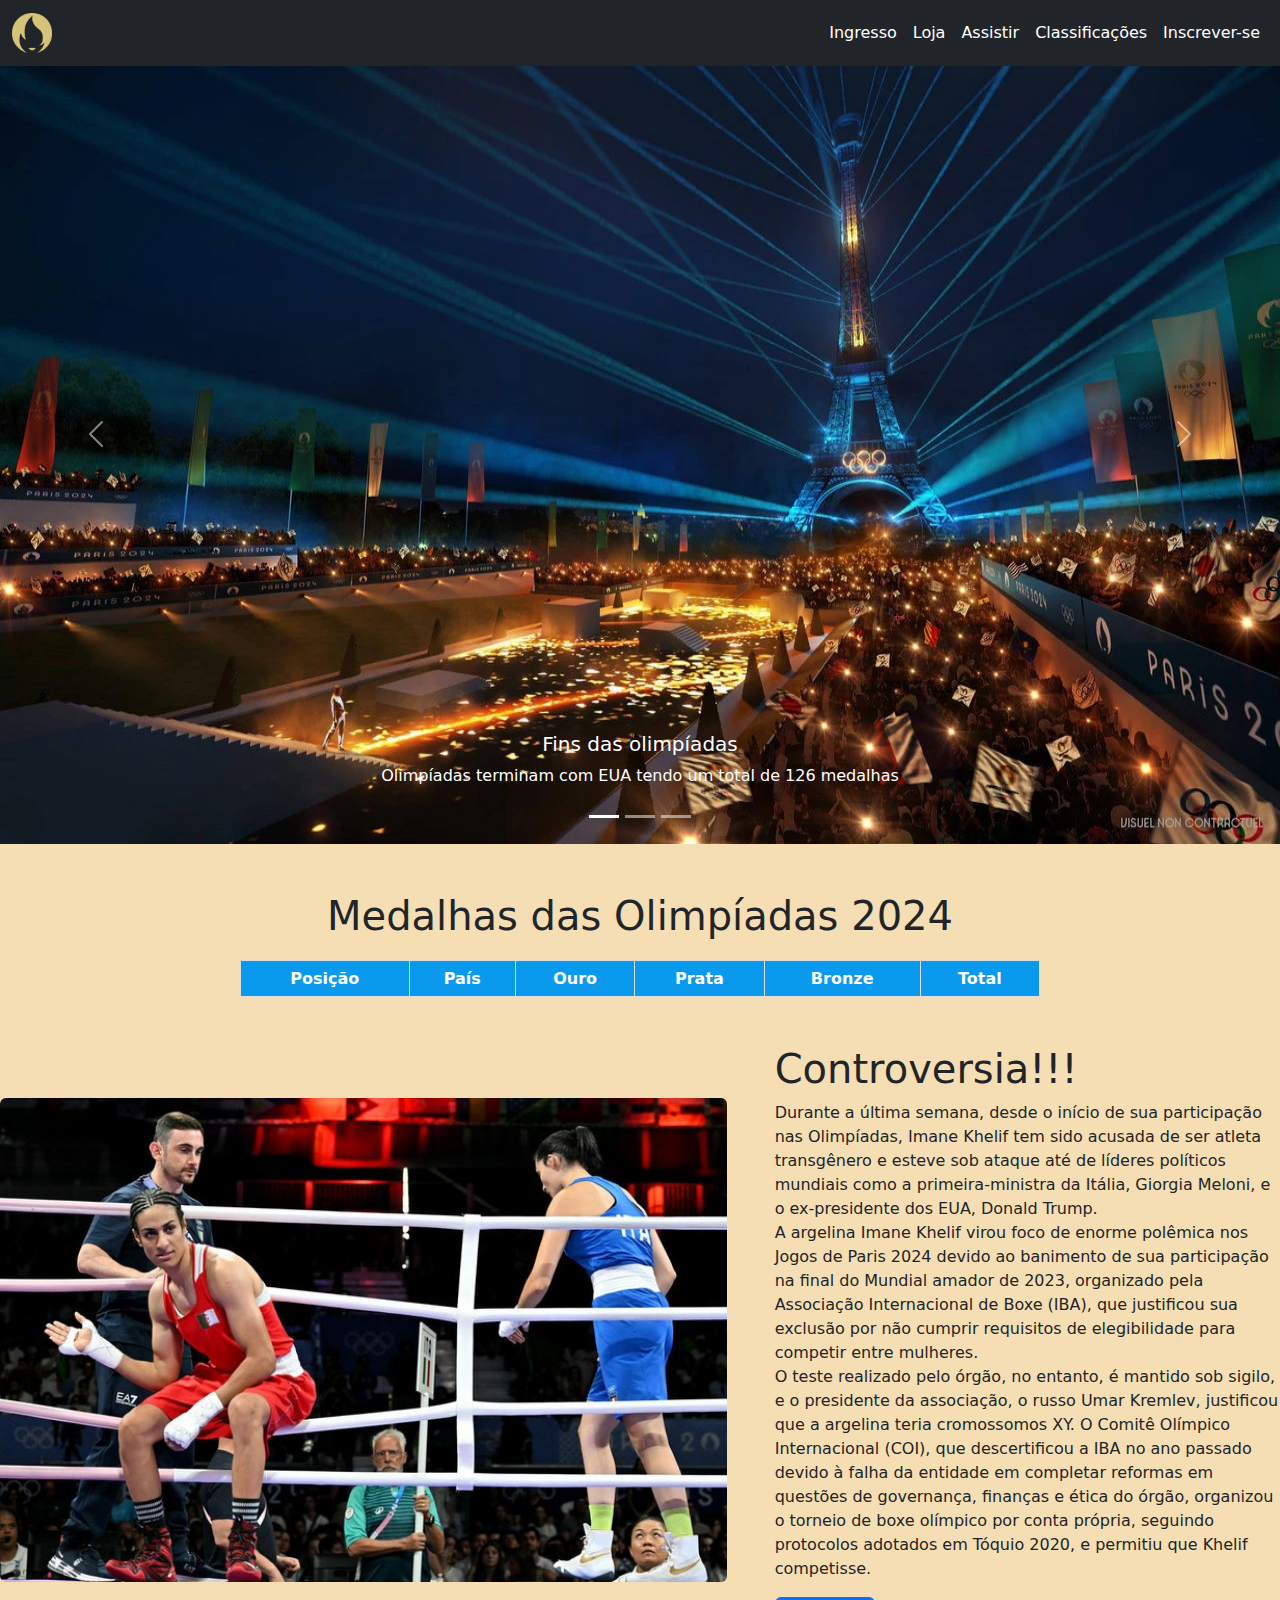
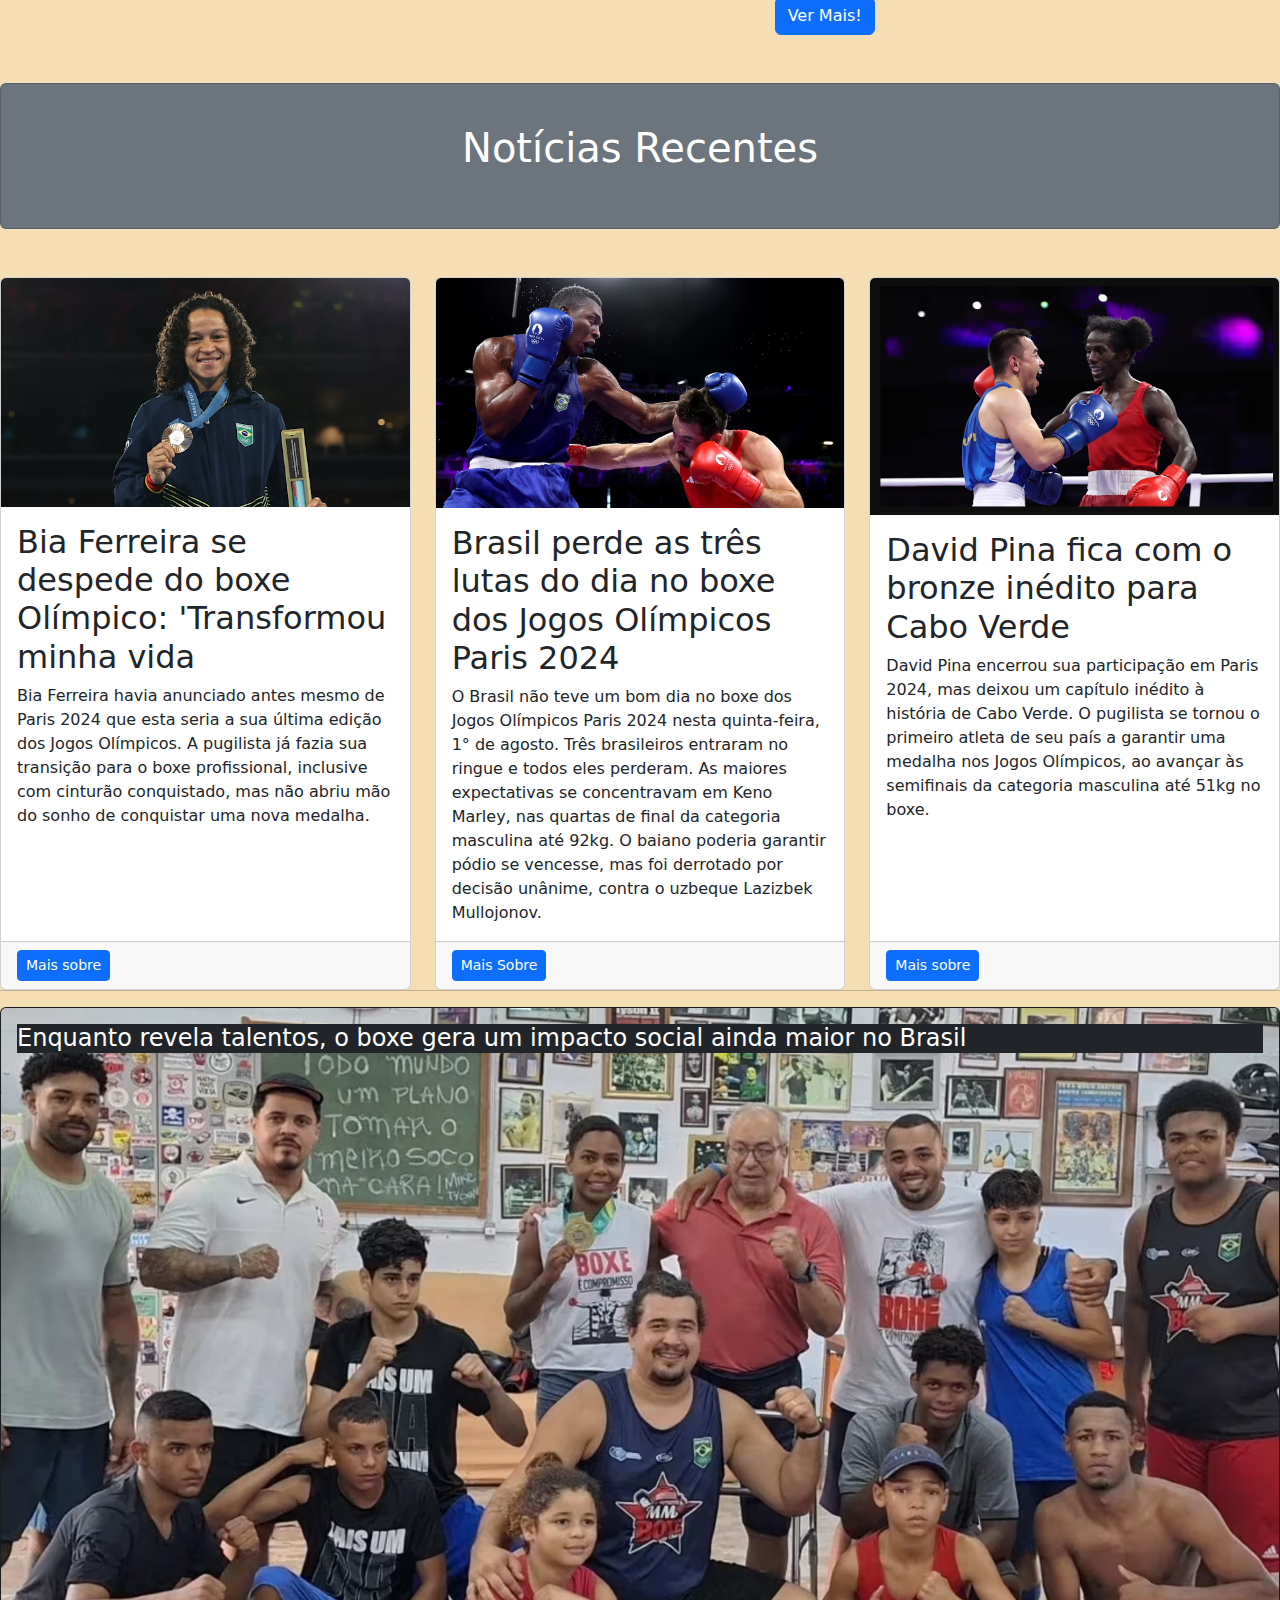
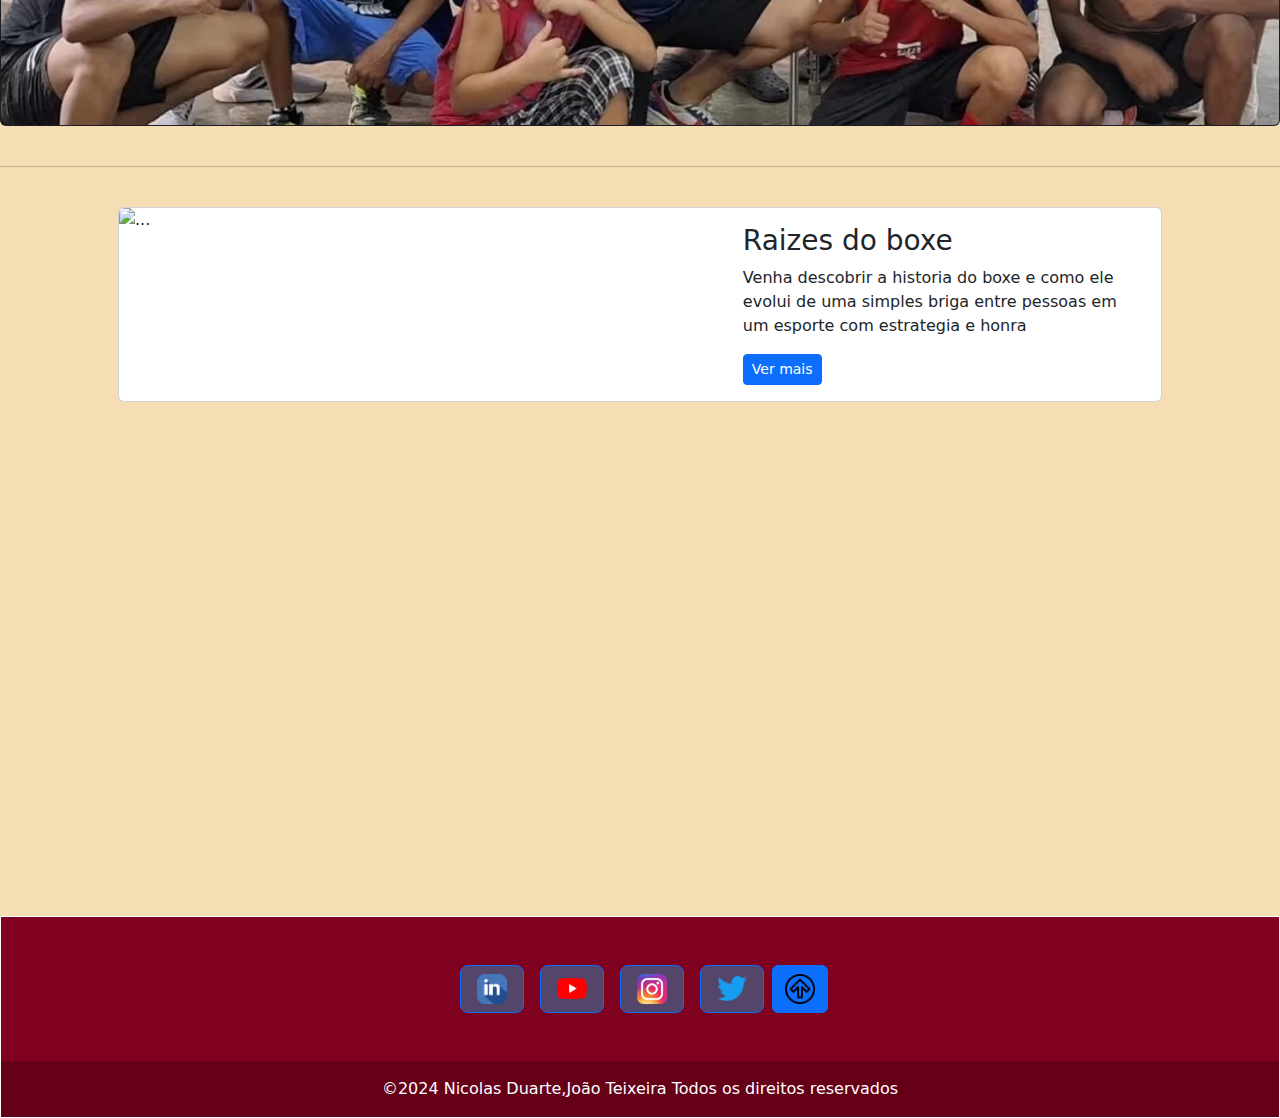
==== index.html @ 5f30c6d4 "Update index.html" ====
n<!doctype html>
<html lang="pt">
  <head>
    <meta charset="utf-8">
    <meta name="viewport" content="width=device-width, initial-scale=1">
    <title>Jogos Olimpícos Paris 2024</title>
    <link href="https://cdn.jsdelivr.net/npm/bootstrap@5.3.3/dist/css/bootstrap.min.css" rel="stylesheet" integrity="sha384-QWTKZyjpPEjISv5WaRU9OFeRpok6YctnYmDr5pNlyT2bRjXh0JMhjY6hW+ALEwIH" crossorigin="anonymous">
<link rel="icon" href="img/olimpiadas.png" type="img">
    <link rel="stylesheet" href="css/style.css"> 
    <style>
      body {
              background-color: #F5DEB3;
      }
            cor1 {
        background-color: black;
      }
    </style>
  </head>
  <body>
        <nav class="navbar navbar-expand-lg navbar-dark fixed-top bg-dark">
            <div class="container-fluid">
              <a class="navbar-brand" href="index.html"><img src="img/logotipo.png" alt="" width="40px"height="40px"></a>
              <button class="navbar-toggler" type="button" data-bs-toggle="collapse" data-bs-target="#navbarSupportedContent" aria-controls="navbarSupportedContent" aria-expanded="false" aria-label="Toggle navigation">
                <span class="navbar-toggler-icon"> </span>
              </button>
              <div class="collapse navbar-collapse" id="navbarSupportedContent" >
                <ul class="navbar-nav ms-auto mb-2 mb-lg-0 ">
                  <li class="nav-item">
                    <a class="nav-link active" aria-current="page" href="https://tickets.paris2024.org/en/?affiliate=24D&utm_source=site_org&utm_medium=website&utm_campaign=GTWA_menuburger&utm_terms=visitors">Ingresso</a>
                  </li>
                  <li class="nav-item">
                    <a class="nav-link active" href="https://shop.olympics.com/en/paris-2024/t-1299990829+z-949567-2073334460?_s=bm-fi-ioc-prtsite-P24-Shoptopnav-120324-en-nl">Loja</a>
                  </li>
                  <li class="nav-item">
                    <a class="nav-link active" href="https://www.youtube.com/cazetv">Assistir</a>
                  </li>
                  <li class="nav-item">
                    <a class="nav-link active" href="#">Classificações</a>
                  </li>
                  <li class="nav-item">
                    <a class="nav-link active" href="forms.html">Inscrever-se</a>
                  </li>
                </ul>
              </div>
            </div>
          </nav>
  <!--carrosel-->
    <div id="carouselExampleCaptions" class="carousel slide">
      <div class="carousel-indicators">
        <button type="button" data-bs-target="#carouselExampleCaptions" data-bs-slide-to="0" class="active" aria-current="true" aria-label="Slide 1"></button>
        <button type="button" data-bs-target="#carouselExampleCaptions" data-bs-slide-to="1" aria-label="Slide 2"></button>
        <button type="button" data-bs-target="#carouselExampleCaptions" data-bs-slide-to="2" aria-label="Slide 3"></button>
      </div>
      <div class="carousel-inner">
        <div class="carousel-item active">
          <img src="img/paris.webp" class="d-block w-100" alt="..." height="820px" width="1200px">
          <div class="carousel-caption d-none d-md-block">
            <h5>Fins das olimpíadas</h5>
            <p>Olimpíadas terminam com EUA tendo um total de 126 medalhas</p>
          </div>
        </div>
        <div class="carousel-item">
          <img src="img/brasil.png" class="d-block w-100" alt="..." height="820px">
          <div class="carousel-caption d-none d-md-block">
            <h5>Brasil termina em vigésimo lugar</h5>
            <p>Brasil termina com o total de medalhas em 3 ouro, 7 prata e 10 bonze.</p>
          </div>
        </div>
        <div class="carousel-item">
          <img src="img/medalha.webp" class="d-block w-100" alt="..." height="820px">
          <div class="carousel-caption d-none d-md-block">
            <h5>Novo design</h5>
            <p>.</p>
          </div>
        </div>
      </div>
      <button class="carousel-control-prev" type="button" data-bs-target="#carouselExampleCaptions" data-bs-slide="prev">
        <span class="carousel-control-prev-icon" aria-hidden="true"></span>
        <span class="visually-hidden">Previous</span>
      </button>
      <button class="carousel-control-next" type="button" data-bs-target="#carouselExampleCaptions" data-bs-slide="next">
        <span class="carousel-control-next-icon" aria-hidden="true"></span>
        <span class="visually-hidden">Next</span>
      </button>
    </div>
  <!--tabela api?-->
  <br><br>
  <div class="container">
    <!-- Content here -->
  </div>
  <h1 class="centro">Medalhas das Olimpíadas 2024</h1>
    <table class="medals-table">
        <thead>
            <tr>
                <th>Posição</th>
                <th>País</th>
                <th>Ouro</th>
                <th>Prata</th>
                <th>Bronze</th>
                <th>Total</th>
            </tr>
        </thead>
        <tbody id="medals-body">
            <!-- Os dados serão preenchidos aqui -->
        </tbody>
    </table>
      <!-- sobre olimpiadas aq-->
      <div class="row gx-4 gx-lg-5 align-items-center my-5">
          <div class="col-lg-7"><img class="img-fluid rounded mb-4 mb-lg-0" width="900px" height="400px" src="img/controversia.jpg" alt="..."></div>
          <div class="col-lg-5">
              <h1 class="font-weight-light">Controversia!!!</h1>
              <p>Durante a última semana, desde o início de sua participação nas Olimpíadas, Imane Khelif tem sido acusada de ser atleta transgênero e esteve sob ataque até de líderes políticos mundiais como a primeira-ministra da Itália, Giorgia Meloni, e o ex-presidente dos EUA, Donald Trump.
                <br> A argelina Imane Khelif virou foco de enorme polêmica nos Jogos de Paris 2024 devido ao banimento de sua participação na final do Mundial amador de 2023, organizado pela Associação Internacional de Boxe (IBA), que justificou sua exclusão por não cumprir requisitos de elegibilidade para competir entre mulheres.
                <br>O teste realizado pelo órgão, no entanto, é mantido sob sigilo, e o presidente da associação, o russo Umar Kremlev, justificou que a argelina teria cromossomos XY. O Comitê Olímpico Internacional (COI), que descertificou a IBA no ano passado devido à falha da entidade em completar reformas em questões de governança, finanças e ética do órgão, organizou o torneio de boxe olímpico por conta própria, seguindo protocolos adotados em Tóquio 2020, e permitiu que Khelif competisse.</p>
              <a class="btn btn-primary" href="https://ge.globo.com/olimpiadas/noticia/2024/08/06/argelina-vitima-de-polemica-vai-a-final-do-boxe-nas-olimpiadas-de-paris.ghtml">Ver Mais!</a>
          </div>
      </div>
 
      <div class="card text-white bg-secondary my-5 py-4 text-center">
          <div class="card-body"><p class="text-white m-0"><h1>Notícias Recentes</h1></p></div>
      </div>
      <!-- resto-->
      <div class="row gx-4 gx-lg-6">
          <div class="col-md-4 mb-6">
              <div class="card h-100">
                <img src="img/bia ferreira.png" class="card-img-top" alt="...">
                <div class="card-body">
                  <h2 class="card-title">Bia Ferreira se despede do boxe Olímpico: 'Transformou minha vida</h2>
                  <p class="card-text">Bia Ferreira havia anunciado antes mesmo de Paris 2024 que esta seria a sua última edição dos Jogos Olímpicos. A pugilista já fazia sua transição para o boxe profissional, inclusive com cinturão conquistado, mas não abriu mão do sonho de conquistar uma nova medalha.</p>
                </div>
                  <div class="card-footer"><a class="btn btn-primary btn-sm" href="https://olympics.com/pt/noticias/bia-ferreira-despedida-boxe-olimpico-mensagem">Mais sobre</a></div>
              </div>
          </div>
          <div class="col-md-4 mb-6">
              <div class="card h-100">
                <img src="img/2.png" class="card-img-top" alt="...">
                <div class="card-body">
                  <h2 class="card-title">Brasil perde as três lutas do dia no boxe dos Jogos Olímpicos Paris 2024</h2>
                  <p class="card-text">O Brasil não teve um bom dia no boxe dos Jogos Olímpicos Paris 2024 nesta quinta-feira, 1° de agosto. Três brasileiros entraram no ringue e todos eles perderam. As maiores expectativas se concentravam em Keno Marley, nas quartas de final da categoria masculina até 92kg. O baiano poderia garantir pódio se vencesse, mas foi derrotado por decisão unânime, contra o uzbeque Lazizbek Mullojonov.</p>
                </div>
                  <div class="card-footer"><a class="btn btn-primary btn-sm" href="https://olympics.com/pt/noticias/brasil-keno-naka-barbara-boxe-jogos-olimpicos-paris-2024">Mais Sobre</a></div>
              </div>
          </div>
          <div class="col-md-4 mb-6">
            <div class="card h-100">
              <img src="img/cabo verde.png" class="card-img-top" alt="...">
              <div class="card-body">
                <h2 class="card-title">David Pina fica com o bronze inédito para Cabo Verde</h2>
                <p class="card-text">David Pina encerrou sua participação em Paris 2024, mas deixou um capítulo inédito à história de Cabo Verde. O pugilista se tornou o primeiro atleta de seu país a garantir uma medalha nos Jogos Olímpicos, ao avançar às semifinais da categoria masculina até 51kg no boxe.</p>
              </div>
              <div class="card-footer"><a class="btn btn-primary btn-sm" href="https://olympics.com/pt/noticias/david-pina-bronze-cabo-verde-boxe-jogos-olimpicos">Mais sobre</a></div>
            </div>
          </div><hr>
          <a href="https://olympics.com/pt/noticias/boxe-talentos-impacto-social-brasil">
            <div class="card text-bg-dark">
            <img src="img/juntos.png" class="card-img"  alt="...">
            <div class="card-img-overlay h-100">
              <h4 class="card-title bg-dark">Enquanto revela talentos, o boxe gera um impacto social ainda maior no Brasil</h4>
            </div>
          </div></a>
      </div>
  </div>
<br><hr><br>
  <div class="container px-4 px-lg-5">
    <div class="card mb-3" style="max-width: 1590px;">
      <div class="row g-0">
        <div class="col-md-7">
          <img src="img/box.jpg" class="img-fluid rounded-start" alt="...">
        </div>
        <div class="col-md-5">
          <div class="card-body">
            <h3 class="card-title">Raizes do boxe</h3>
            <p class="card-text">Venha descobrir a historia do boxe e como ele evolui de uma simples briga entre pessoas em um esporte com estrategia e honra</p>
            <p class="card-text"><small class="text-body-secondary"><a class="btn btn-primary btn-sm" href="boxe">Ver mais</a></small></p>
          </div>
        </div>
      </div>
    </div>
    <br><br>
    <div class="row">
<!--vai ter 2 fileras de algs botoes p coisas da olimpiadas-->
    </div>
  </div>


  <iframe src="https://www.google.com/maps/embed?pb=!1m18!1m12!1m3!1d83998.77824586902!2d2.2646350301247775!3d48.85893843453428!2m3!1f0!2f0!3f0!3m2!1i1024!2i768!4f13.1!3m3!1m2!1s0x47e66e1f06e2b70f%3A0x40b82c3688c9460!2zUGFyaXMsIEZyYW7Dp2E!5e0!3m2!1spt-BR!2sbr!4v1724653962589!5m2!1spt-BR!2sbr" width="100%" height="450" style="border:0;" allowfullscreen="" loading="lazy" referrerpolicy="no-referrer-when-downgrade"></iframe>



  <footer class="text-center text-lg-start border border-white" style="background-color: #800020;">
    <div class="container d-flex justify-content-center py-5">
      <button type="button" href="https://discord.gg/newblood" class="btn btn-primary btn-lg btn-floating mx-2" style="background-color: #54456b;">
        <img src="img/linkedin.png" width="30px">
      </button>
      <button type="button" href="https://www.youtube.com/Olympics" class="btn btn-primary btn-lg btn-floating mx-2" style="background-color: #54456b;">
        <img src="img/Youtube.png" width="30px">
      </button>
      <button type="button" href="https://www.instagram.com/Olympics/" class="btn btn-primary btn-lg btn-floating mx-2" style="background-color: #54456b;">
        <img src="img/Instagram_icon.png.webp" width="30px">
      </button>
      <button type="button" href="https://twitter.com/Olympics" class="btn btn-primary btn-lg btn-floating mx-2" style="background-color: #54456b;">
        <img src="img/twitter.png" width="30px">
      </button>
      <button type="button" id="backToTop" class="btn btn-primary" style="display:hidden;" href="#">
        <img src="img/cima.png" width="30px">
      </button>
    </div>
      <!-- Copyright -->
    <div class="text-center text-white p-3" style="background-color: rgba(0, 0, 0, 0.2);">
       ©2024 Nicolas Duarte,João Teixeira Todos os direitos reservados
    </div>
  </footer>
  
    <script src="https://cdn.jsdelivr.net/npm/bootstrap@5.3.3/dist/js/bootstrap.bundle.min.js" integrity="sha384-YvpcrYf0tY3lHB60NNkmXc5s9fDVZLESaAA55NDzOxhy9GkcIdslK1eN7N6jIeHz" crossorigin="anonymous"></script>
    <script src="js/script.js"></script>  
  </body>
</html>
---- css/style.css ----
.medals-table {
    width: 100%;
    max-width: 800px;
    margin: 20px auto;
    border-collapse: collapse;
    background-color: white;
    text-align: center;
}

.medals-table th, .medals-table td {
    border: 1px solid #ddd;
    padding: 8px;
    text-align: center;
}

.medals-table th {
    background-color: #099aee;
    color: white;
}

.medals-table tr:nth-child(even) {
    background-color: #f2f2f2;
}

.centro{
    text-align: center;
}
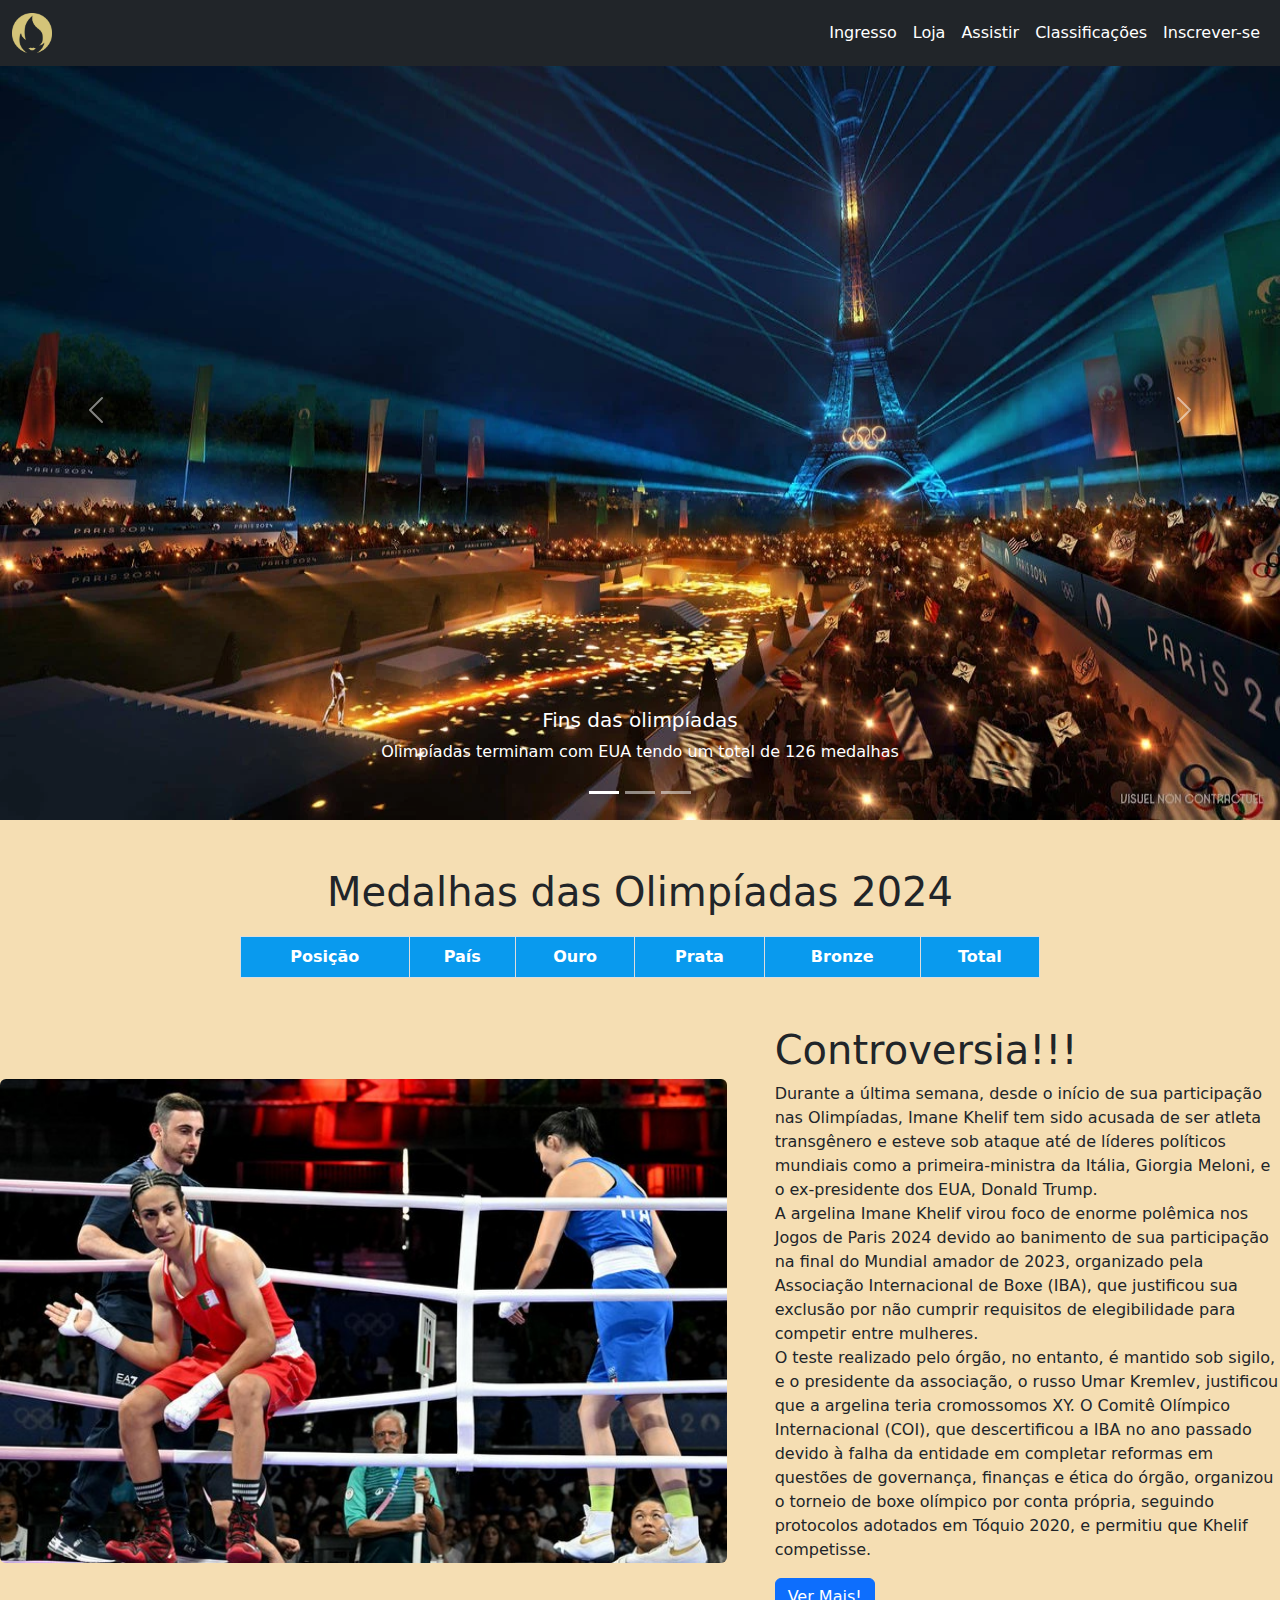
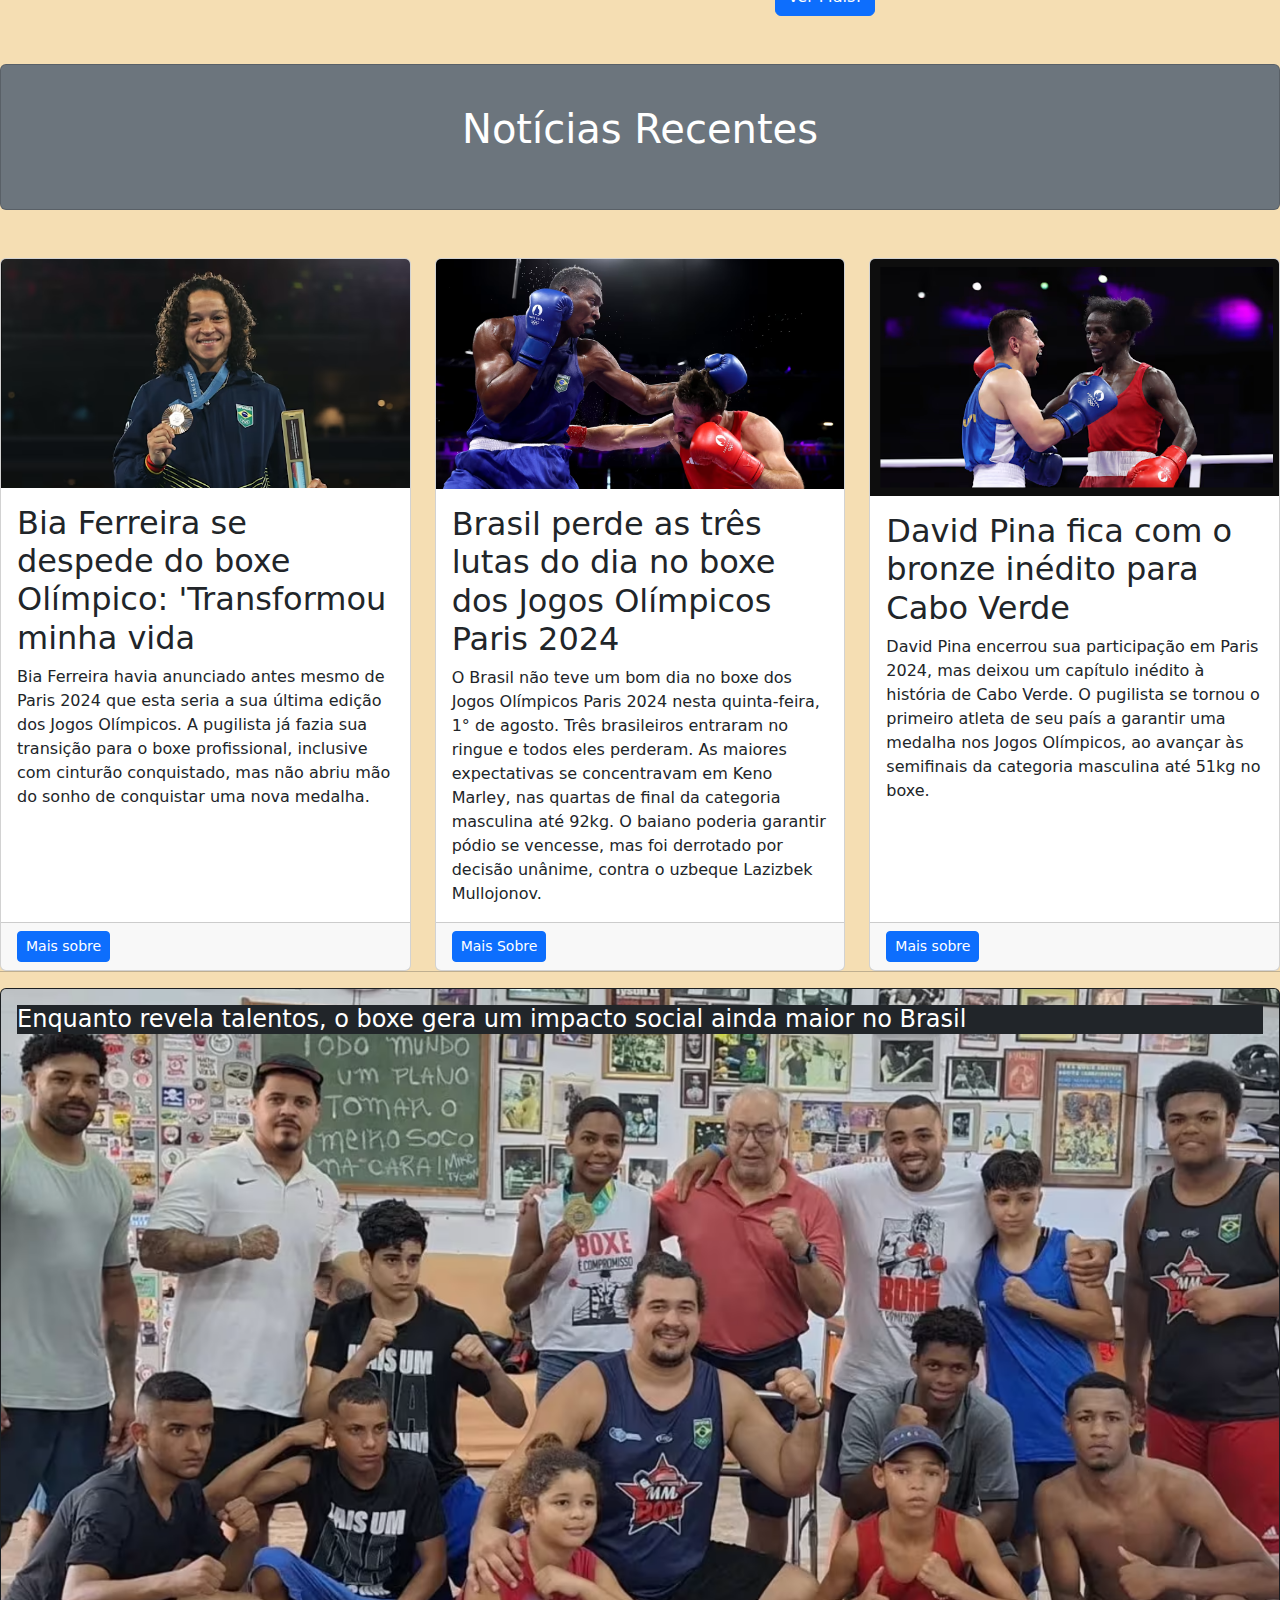
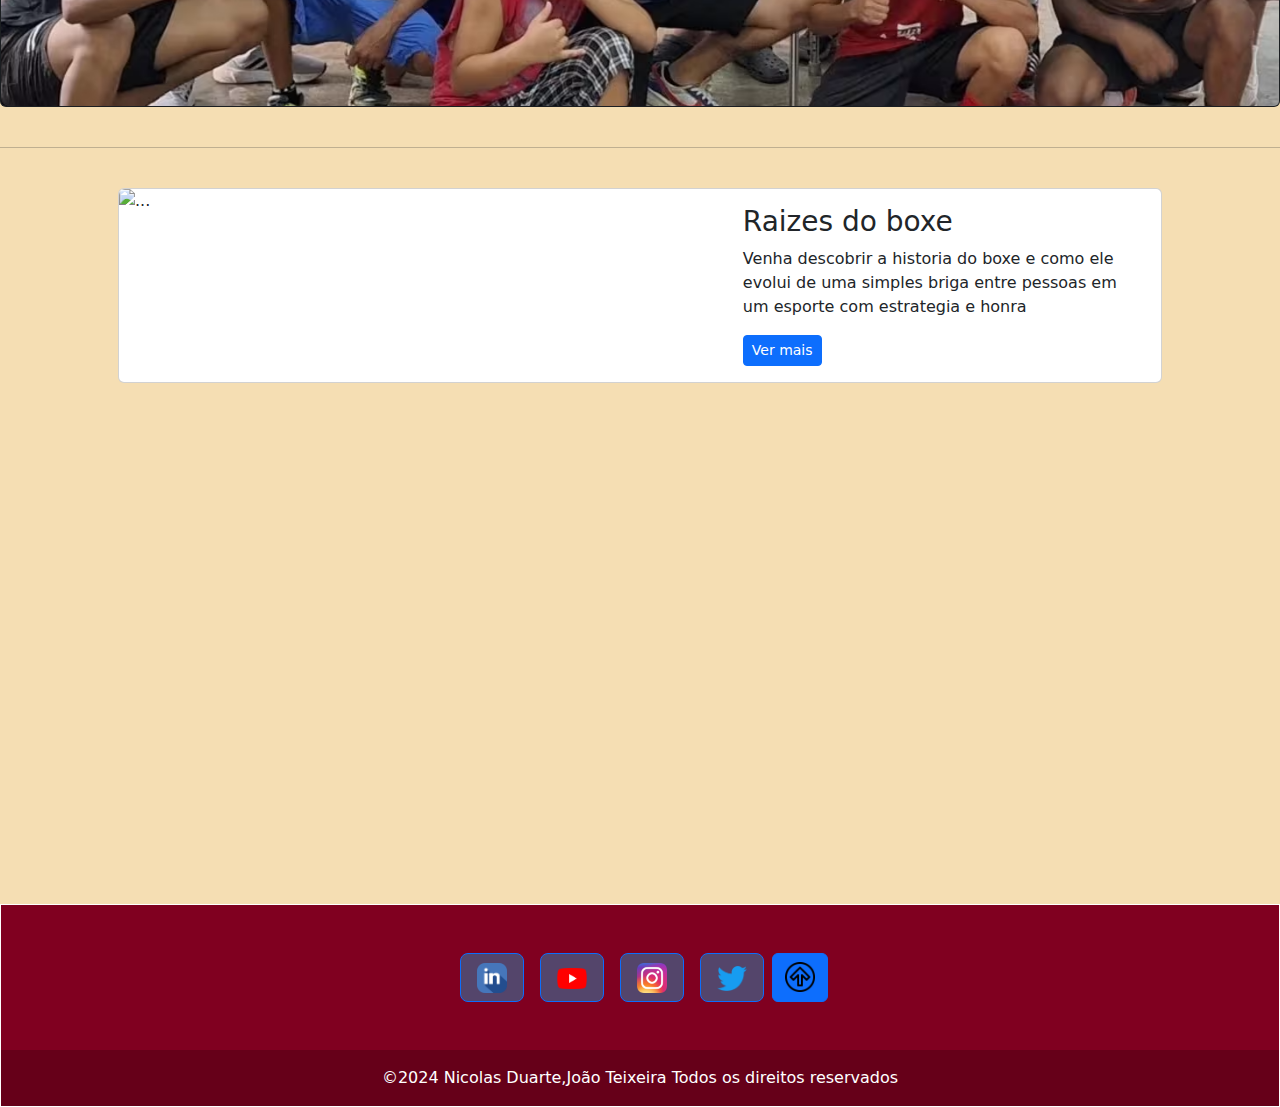
==== commit 1741cd51: "Update index.html" ====
--- a/index.html
+++ b/index.html
@@ -1,4 +1,4 @@
-n<!doctype html>
+<!doctype html>
 <html lang="pt">
   <head>
     <meta charset="utf-8">
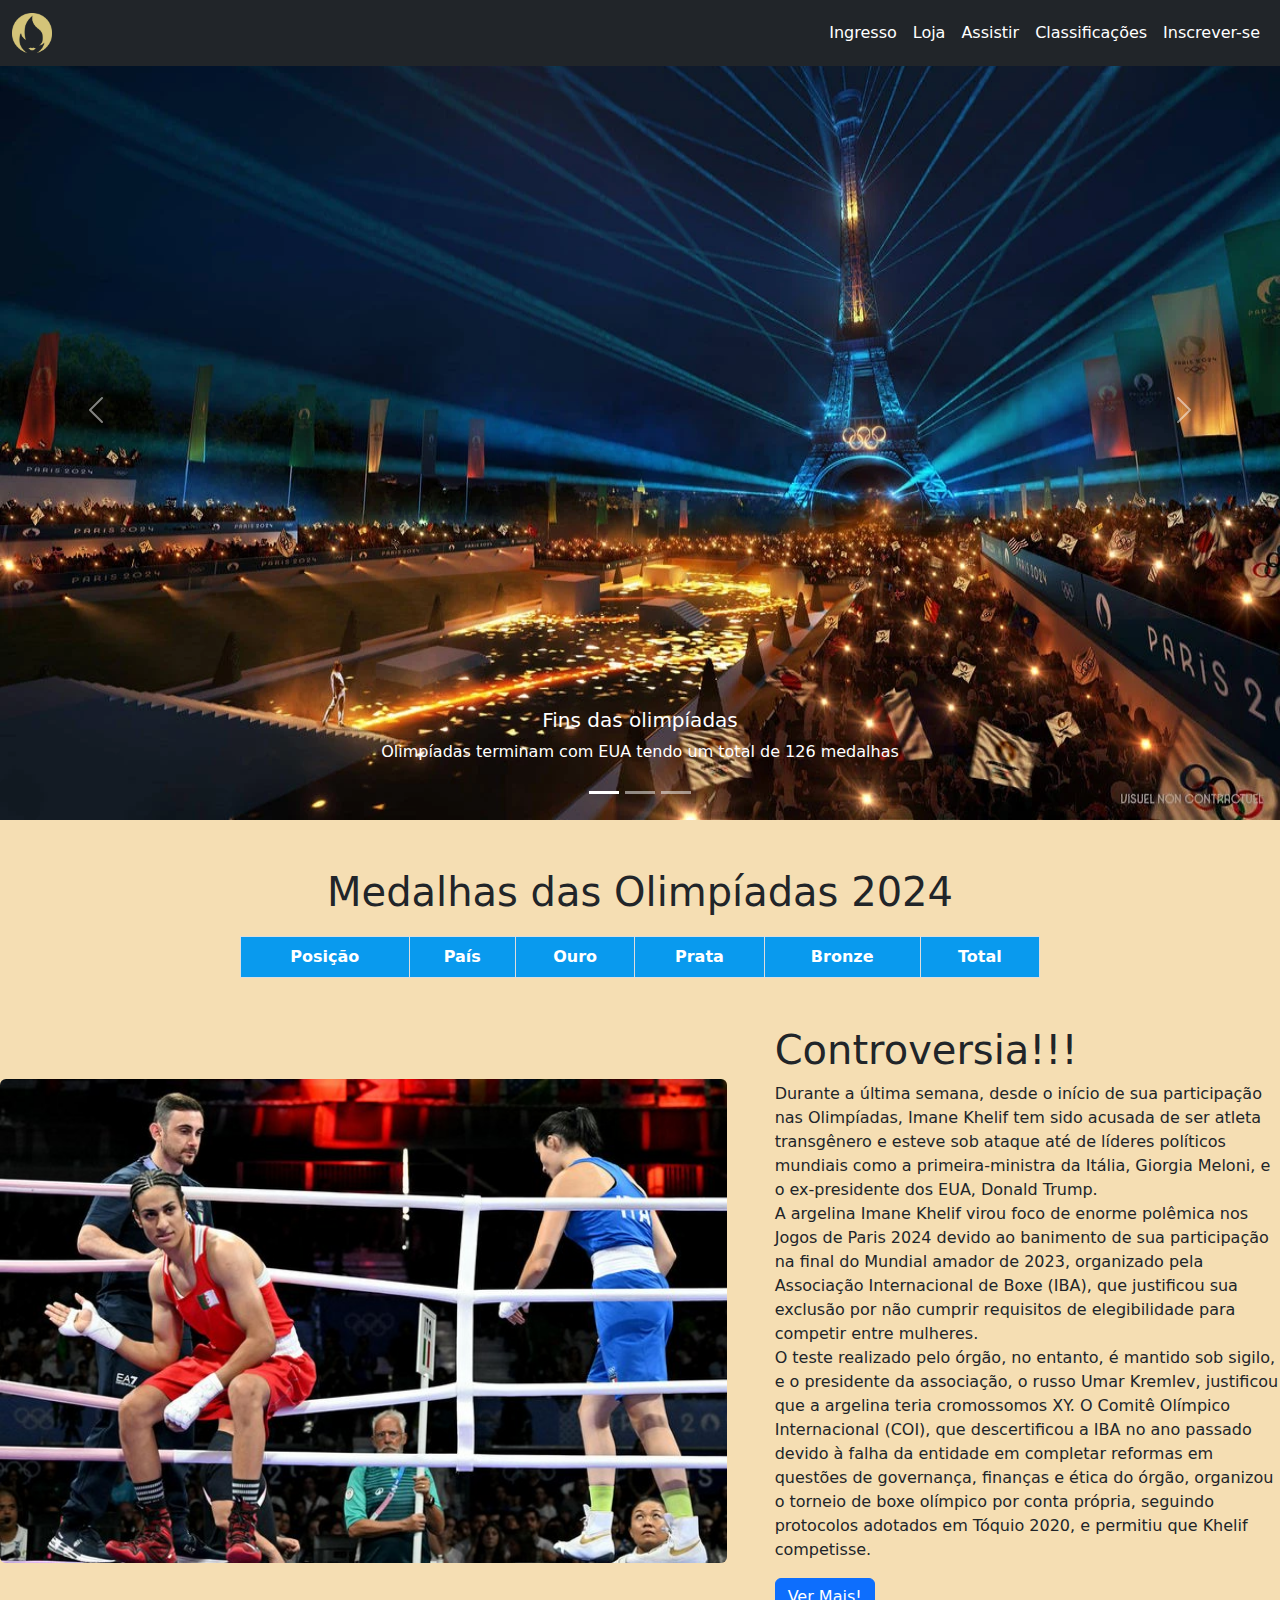
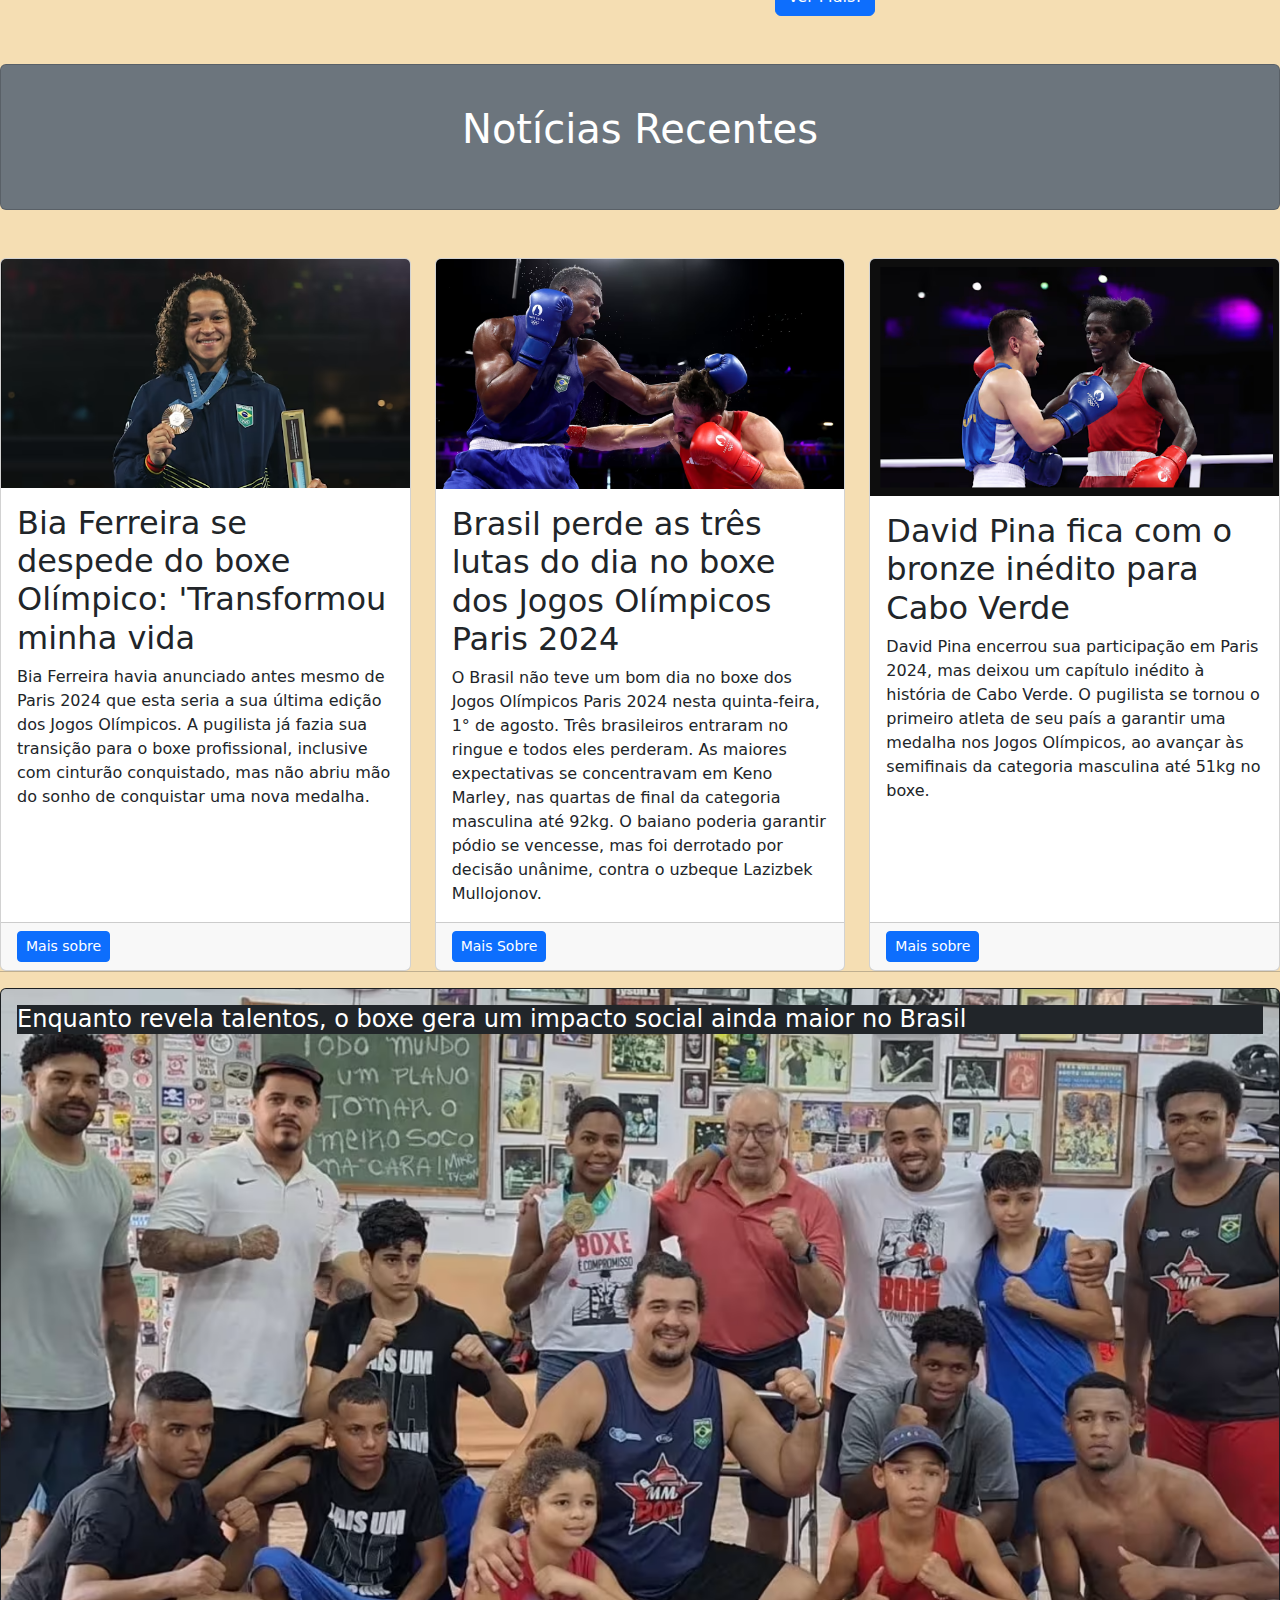
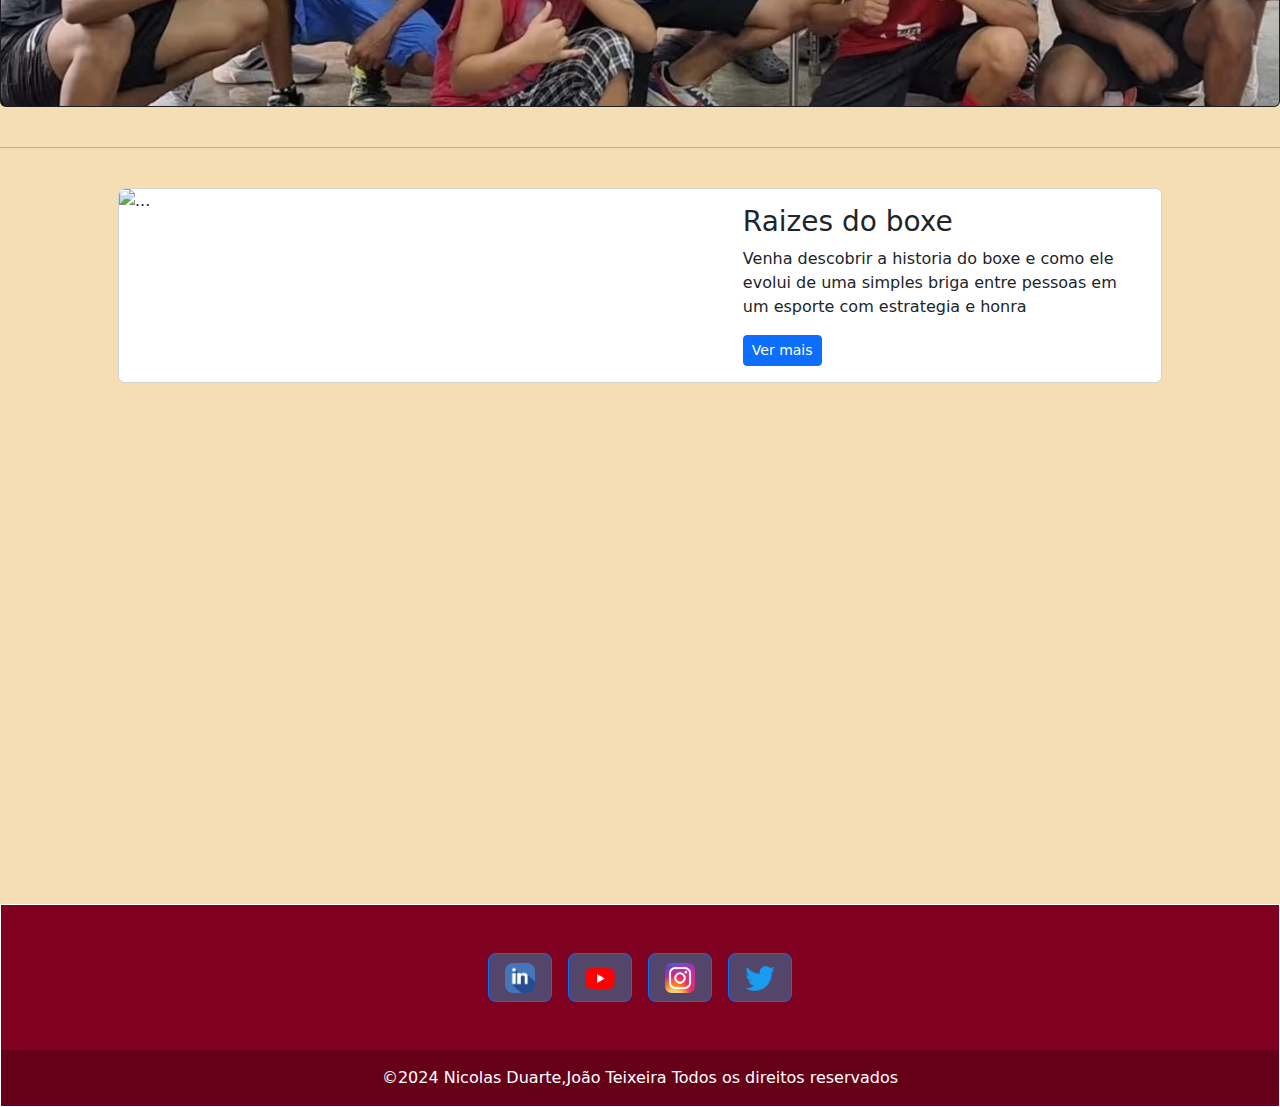
==== commit bb65ef60: "Update index.html" ====
--- a/index.html
+++ b/index.html
@@ -201,7 +201,7 @@
       <button type="button" href="https://twitter.com/Olympics" class="btn btn-primary btn-lg btn-floating mx-2" style="background-color: #54456b;">
         <img src="img/twitter.png" width="30px">
       </button>
-      <button type="button" id="backToTop" class="btn btn-primary" style="display:hidden;" href="#">
+      <button type="button" id="backToTop" class="btn btn-primary" style="display:none;">
         <img src="img/cima.png" width="30px">
       </button>
     </div>
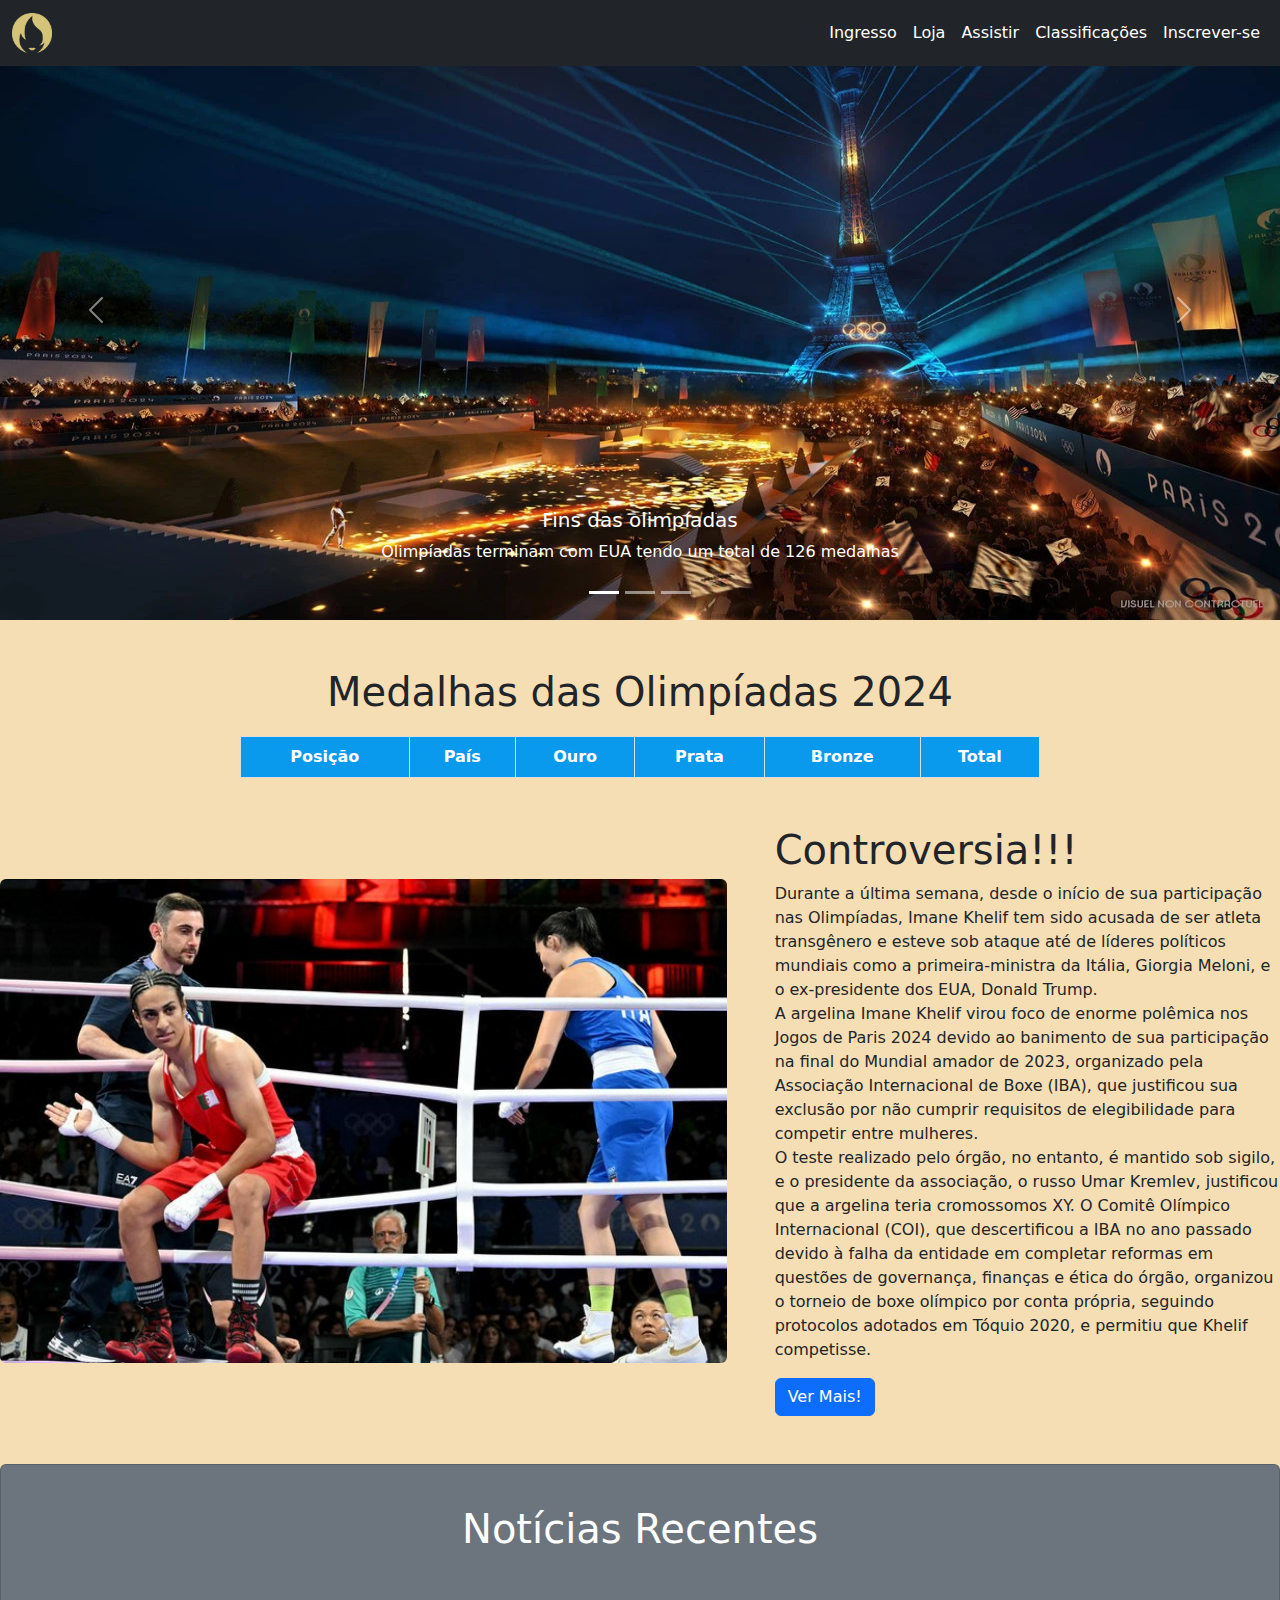
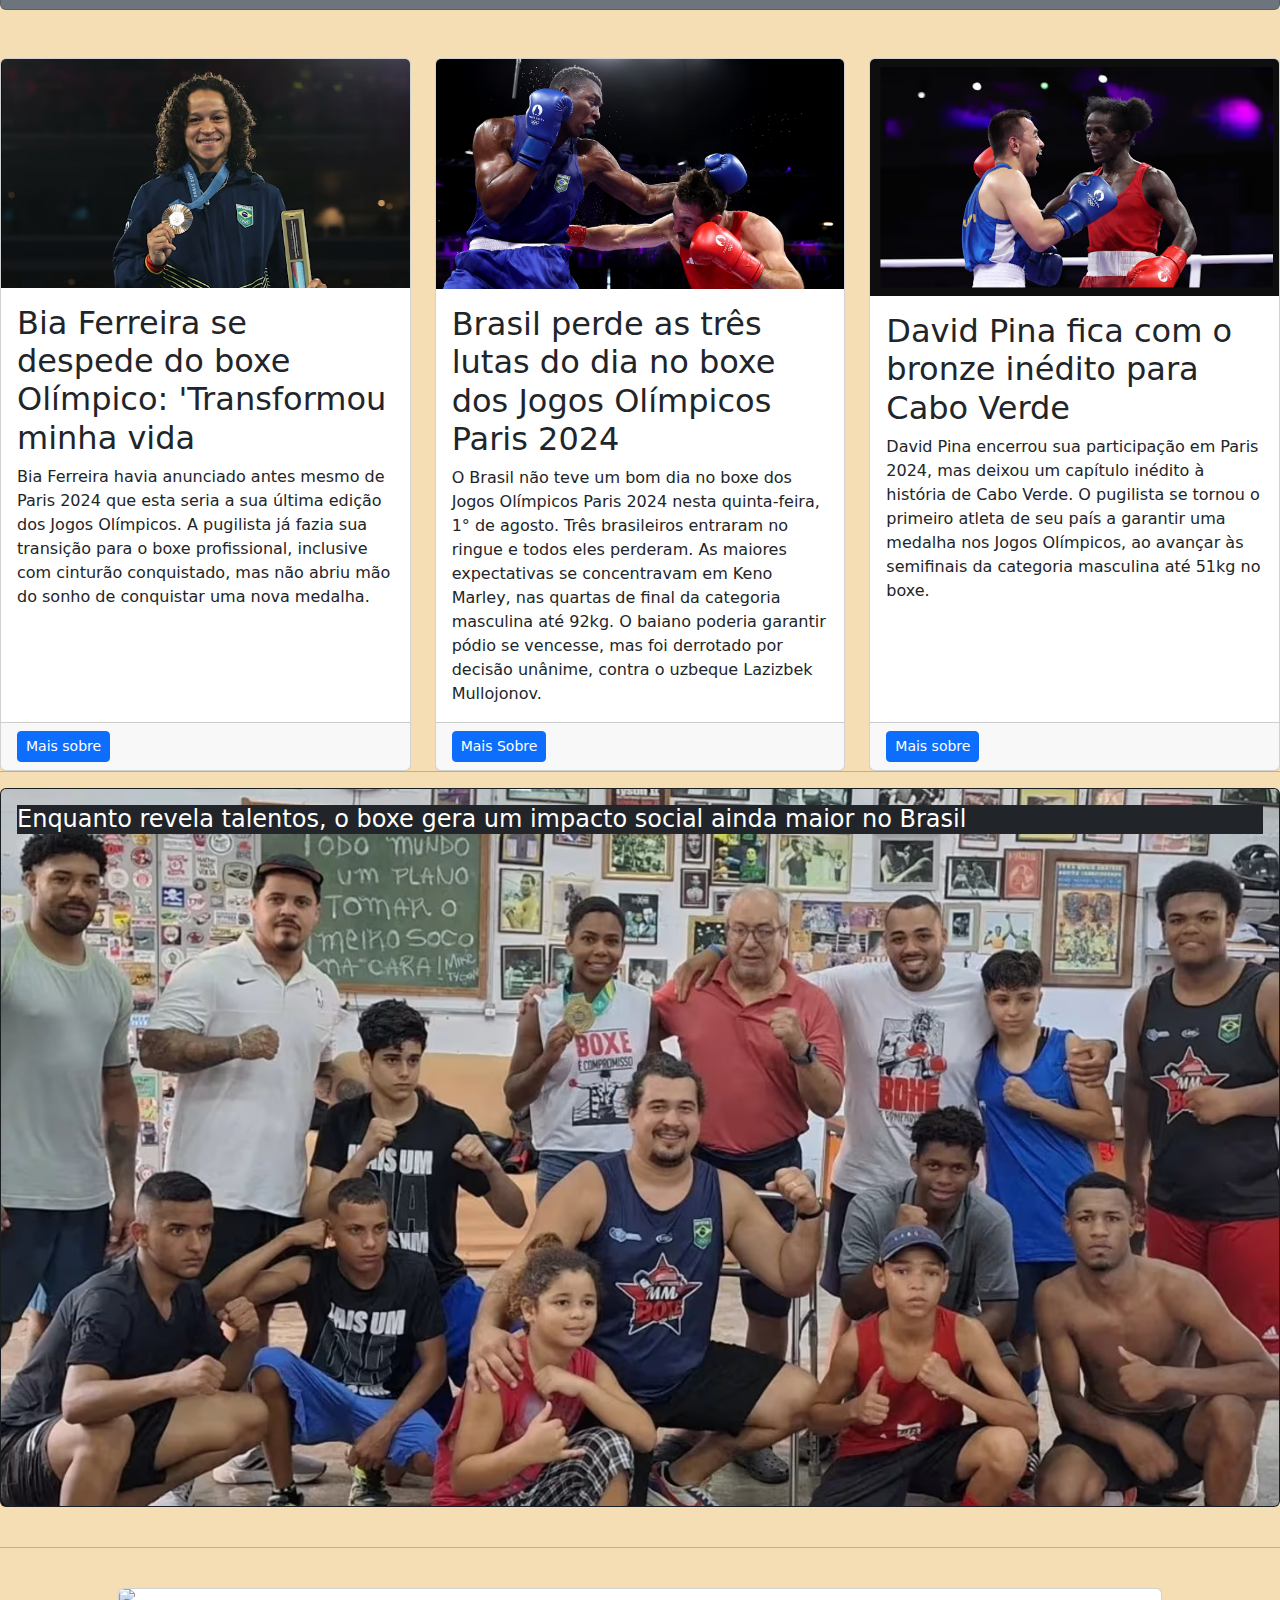
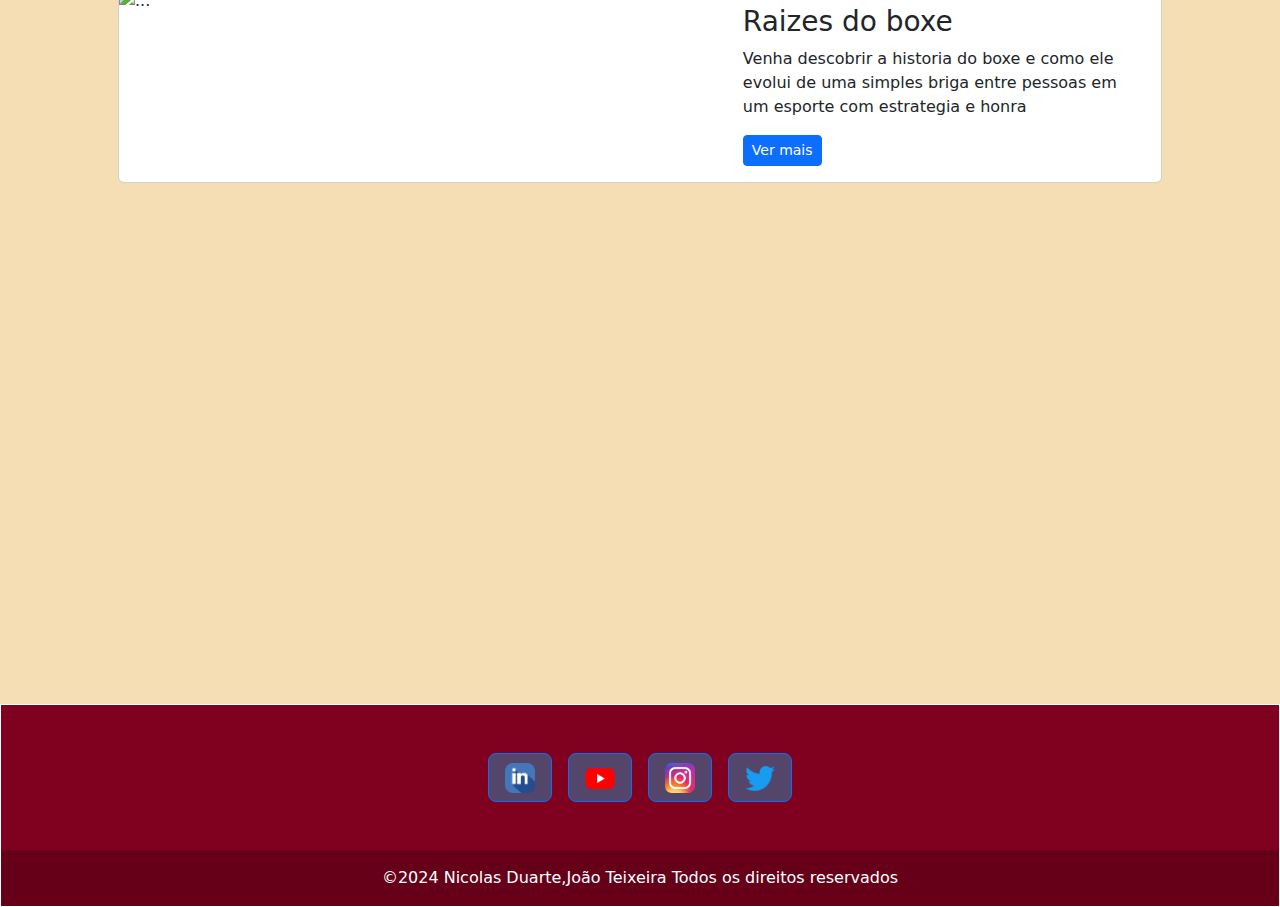
==== commit 8865715f: "Update index.html" ====
--- a/index.html
+++ b/index.html
@@ -6,7 +6,7 @@
     <title>Jogos Olimpícos Paris 2024</title>
     <link href="https://cdn.jsdelivr.net/npm/bootstrap@5.3.3/dist/css/bootstrap.min.css" rel="stylesheet" integrity="sha384-QWTKZyjpPEjISv5WaRU9OFeRpok6YctnYmDr5pNlyT2bRjXh0JMhjY6hW+ALEwIH" crossorigin="anonymous">
 <link rel="icon" href="img/olimpiadas.png" type="img">
-    <link rel="stylesheet" href="css/style.css"> 
+    <link rel="stylesheet" href="css/style.css">     <link rel="stylesheet" href="js/script.js"> 
     <style>
       body {
               background-color: #F5DEB3;
@@ -53,7 +53,7 @@
       </div>
       <div class="carousel-inner">
         <div class="carousel-item active">
-          <img src="img/paris.webp" class="d-block w-100" alt="..." height="820px" width="1200px">
+          <img src="img/paris.webp" class="d-block w-100" alt="..." height="620px" width="1000px">
           <div class="carousel-caption d-none d-md-block">
             <h5>Fins das olimpíadas</h5>
             <p>Olimpíadas terminam com EUA tendo um total de 126 medalhas</p>
@@ -70,7 +70,7 @@
           <img src="img/medalha.webp" class="d-block w-100" alt="..." height="820px">
           <div class="carousel-caption d-none d-md-block">
             <h5>Novo design</h5>
-            <p>.</p>
+            <p>o novo design das medalhas deste ano são super simplistas porém muito bonitos ainda.</p>
           </div>
         </div>
       </div>
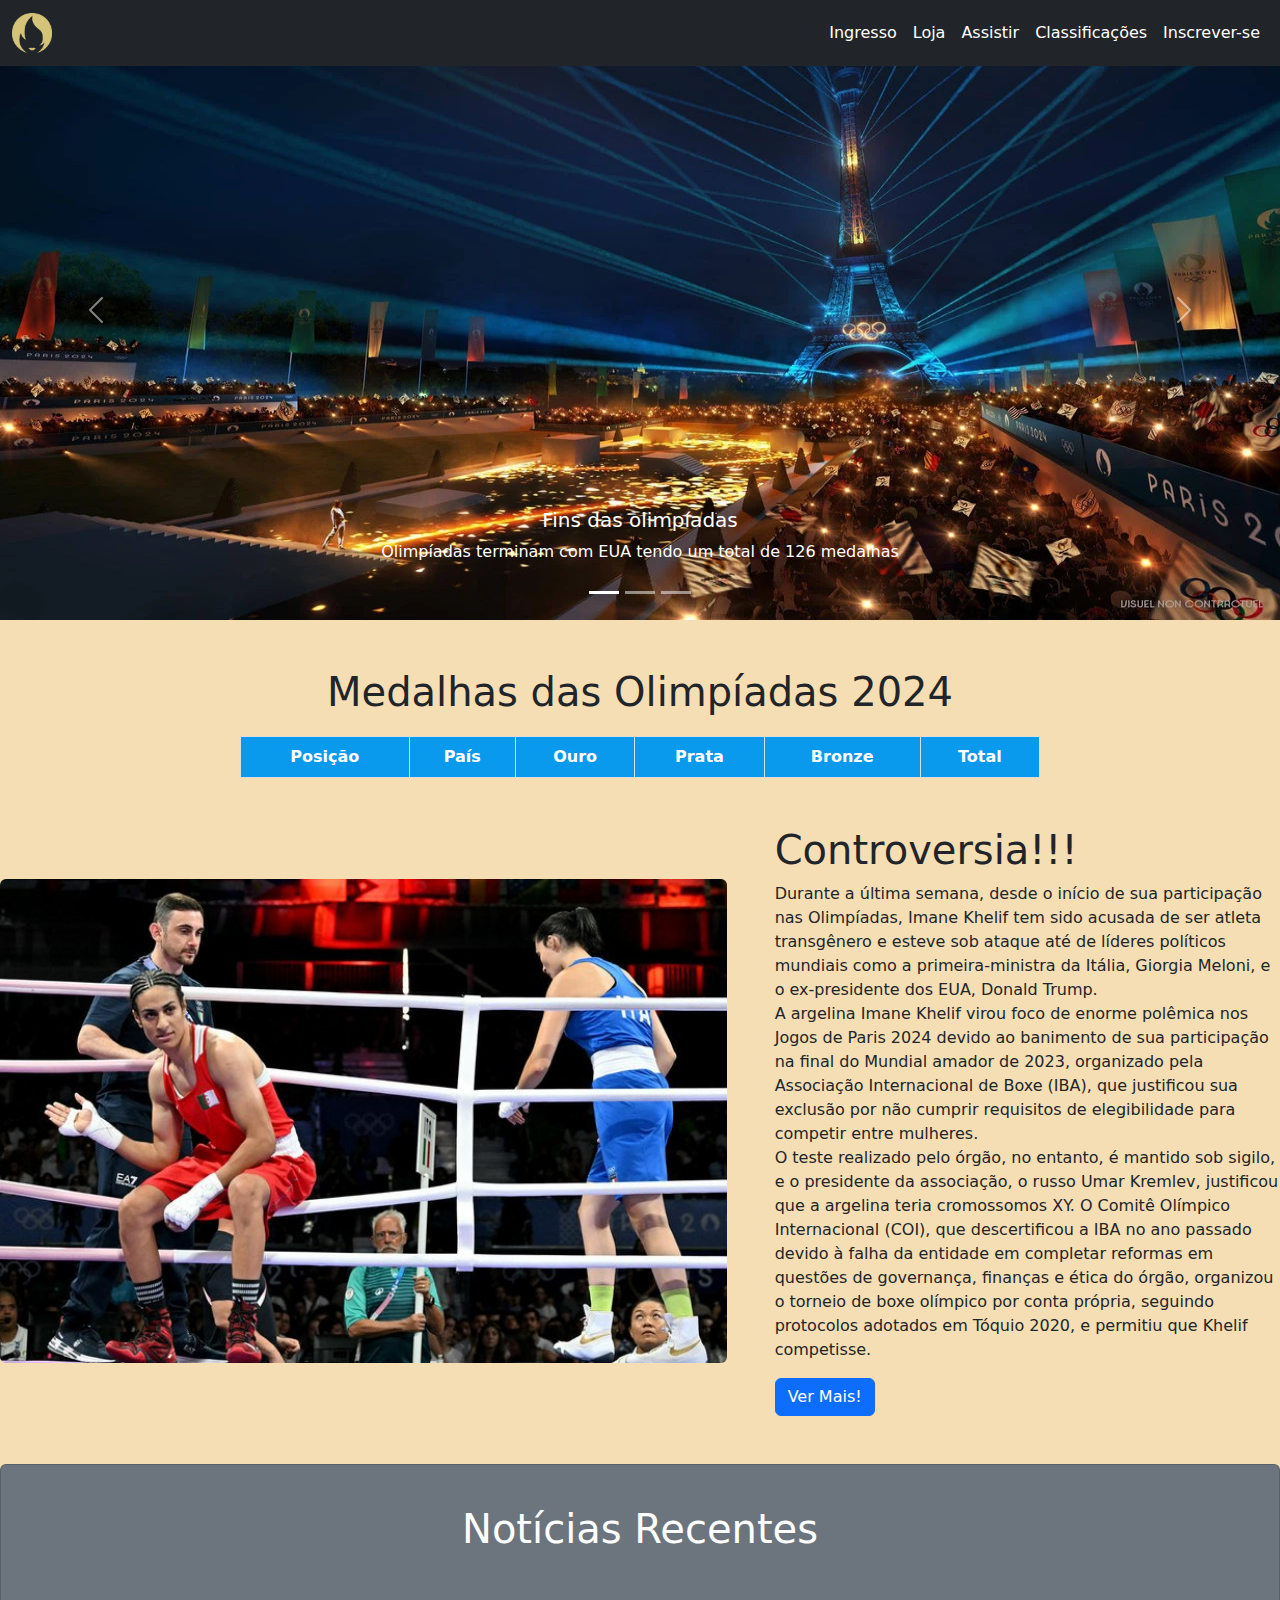
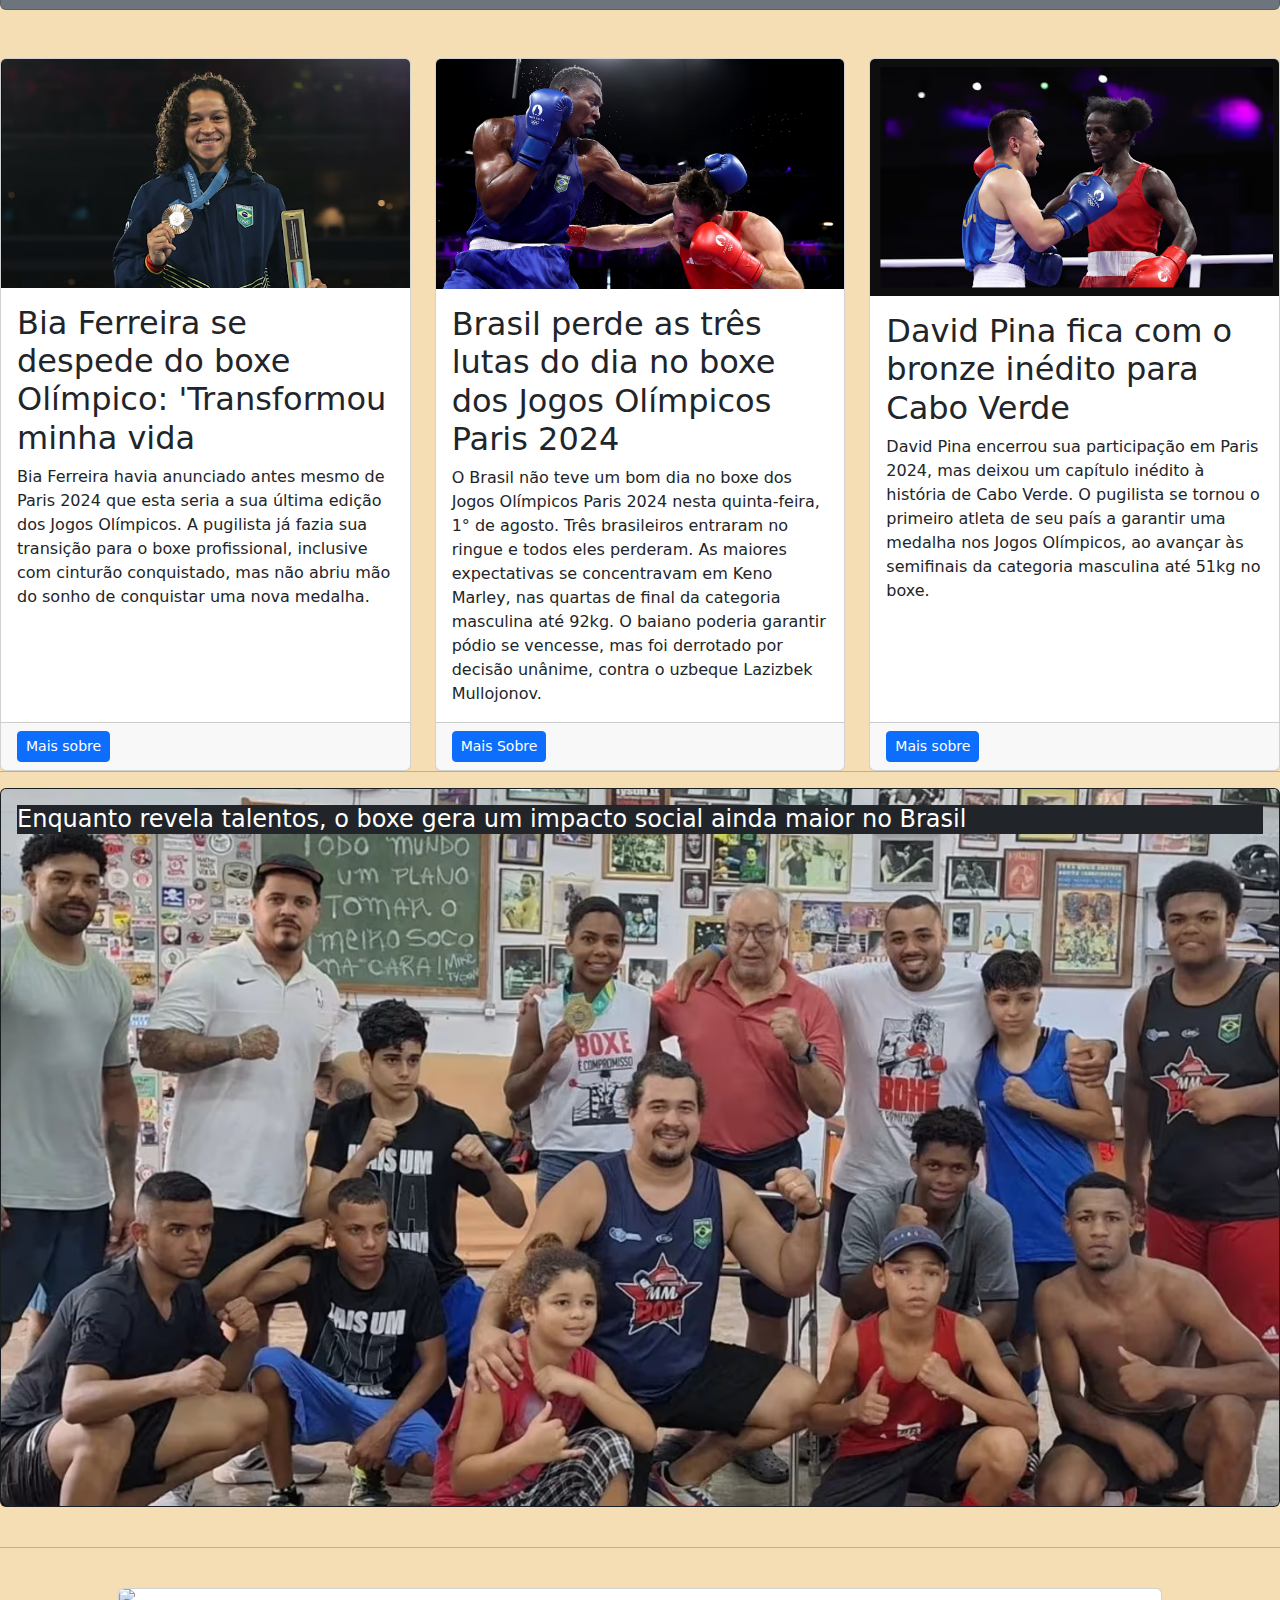
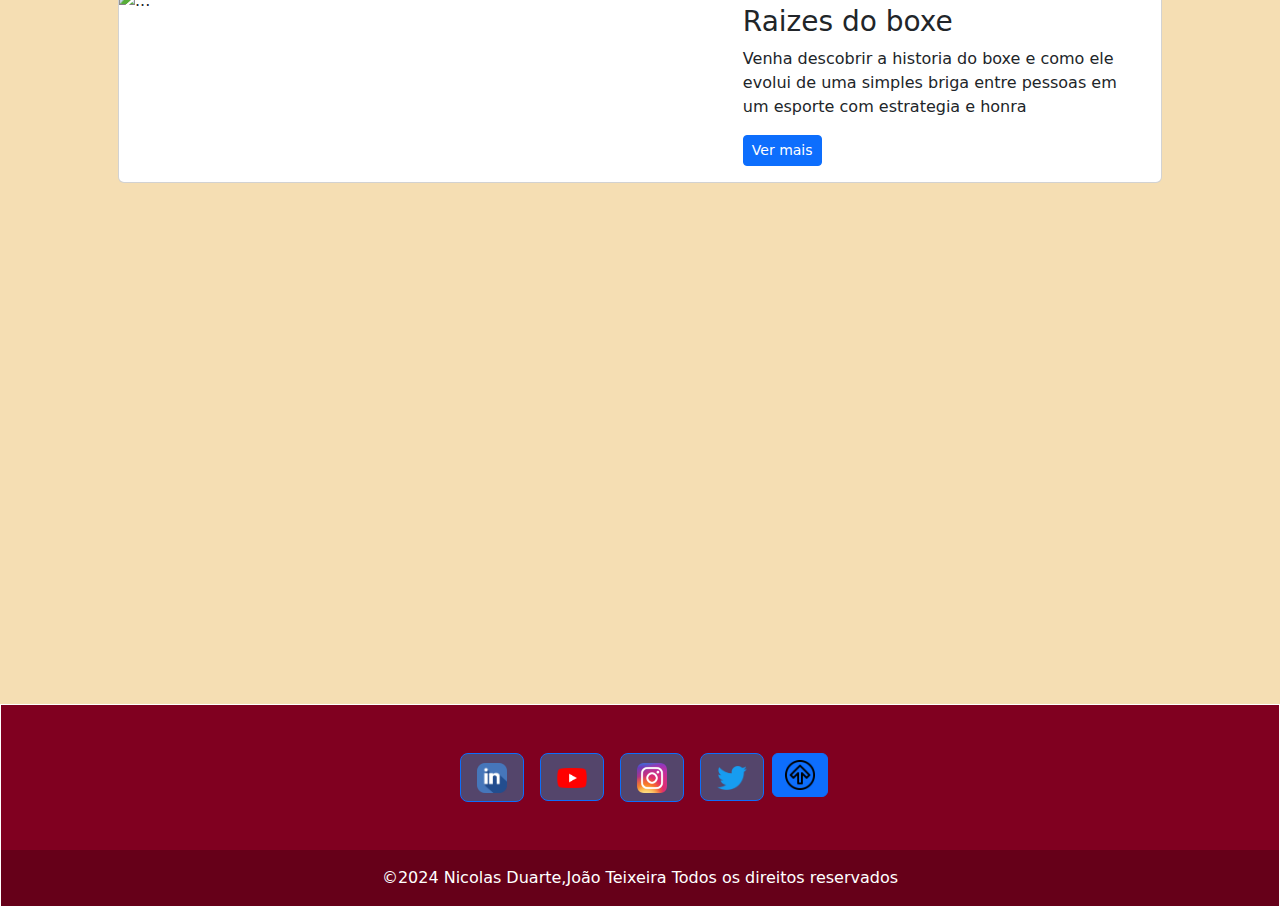
==== commit 9915bf06: "Update index.html" ====
--- a/index.html
+++ b/index.html
@@ -60,14 +60,14 @@
           </div>
         </div>
         <div class="carousel-item">
-          <img src="img/brasil.png" class="d-block w-100" alt="..." height="820px">
+          <img src="img/brasil.png" class="d-block w-100" alt="..." height="620px">
           <div class="carousel-caption d-none d-md-block">
             <h5>Brasil termina em vigésimo lugar</h5>
             <p>Brasil termina com o total de medalhas em 3 ouro, 7 prata e 10 bonze.</p>
           </div>
         </div>
         <div class="carousel-item">
-          <img src="img/medalha.webp" class="d-block w-100" alt="..." height="820px">
+          <img src="img/medalha.webp" class="d-block w-100" alt="..." height="620px">
           <div class="carousel-caption d-none d-md-block">
             <h5>Novo design</h5>
             <p>o novo design das medalhas deste ano são super simplistas porém muito bonitos ainda.</p>
@@ -187,23 +187,39 @@
 
 
 
-  <footer class="text-center text-lg-start border border-white" style="background-color: #800020;">
+<footer class="text-center text-lg-start border border-white" style="background-color: #800020;">
     <div class="container d-flex justify-content-center py-5">
-      <button type="button" href="https://discord.gg/newblood" class="btn btn-primary btn-lg btn-floating mx-2" style="background-color: #54456b;">
+
+      <a href="https://www.linkedin.com/company/paris-2024-olympic-and-paralympic-games-bid/">
+      <button type="button" class="btn btn-primary btn-lg btn-floating mx-2" style="background-color: #54456b;">
         <img src="img/linkedin.png" width="30px">
       </button>
-      <button type="button" href="https://www.youtube.com/Olympics" class="btn btn-primary btn-lg btn-floating mx-2" style="background-color: #54456b;">
+      </a>
+      
+      <a href="https://www.youtube.com/Olympics">
+      <button type="button" class="btn btn-primary btn-lg btn-floating mx-2" style="background-color: #54456b;">
         <img src="img/Youtube.png" width="30px">
       </button>
-      <button type="button" href="https://www.instagram.com/Olympics/" class="btn btn-primary btn-lg btn-floating mx-2" style="background-color: #54456b;">
+      </a>
+
+      <a href="https://www.instagram.com/Olympics/">
+      <button type="button" class="btn btn-primary btn-lg btn-floating mx-2" style="background-color: #54456b;">
         <img src="img/Instagram_icon.png.webp" width="30px">
       </button>
-      <button type="button" href="https://twitter.com/Olympics" class="btn btn-primary btn-lg btn-floating mx-2" style="background-color: #54456b;">
+      </a>
+
+      <a href="https://twitter.com/Olympics">
+      <button type="button" class="btn btn-primary btn-lg btn-floating mx-2" style="background-color: #54456b;">
         <img src="img/twitter.png" width="30px">
       </button>
-      <button type="button" id="backToTop" class="btn btn-primary" style="display:none;">
+      </a>
+
+      <a href="#">
+      <button type="button" class="btn btn-primary">
         <img src="img/cima.png" width="30px">
       </button>
+      </a> 
+
     </div>
       <!-- Copyright -->
     <div class="text-center text-white p-3" style="background-color: rgba(0, 0, 0, 0.2);">
